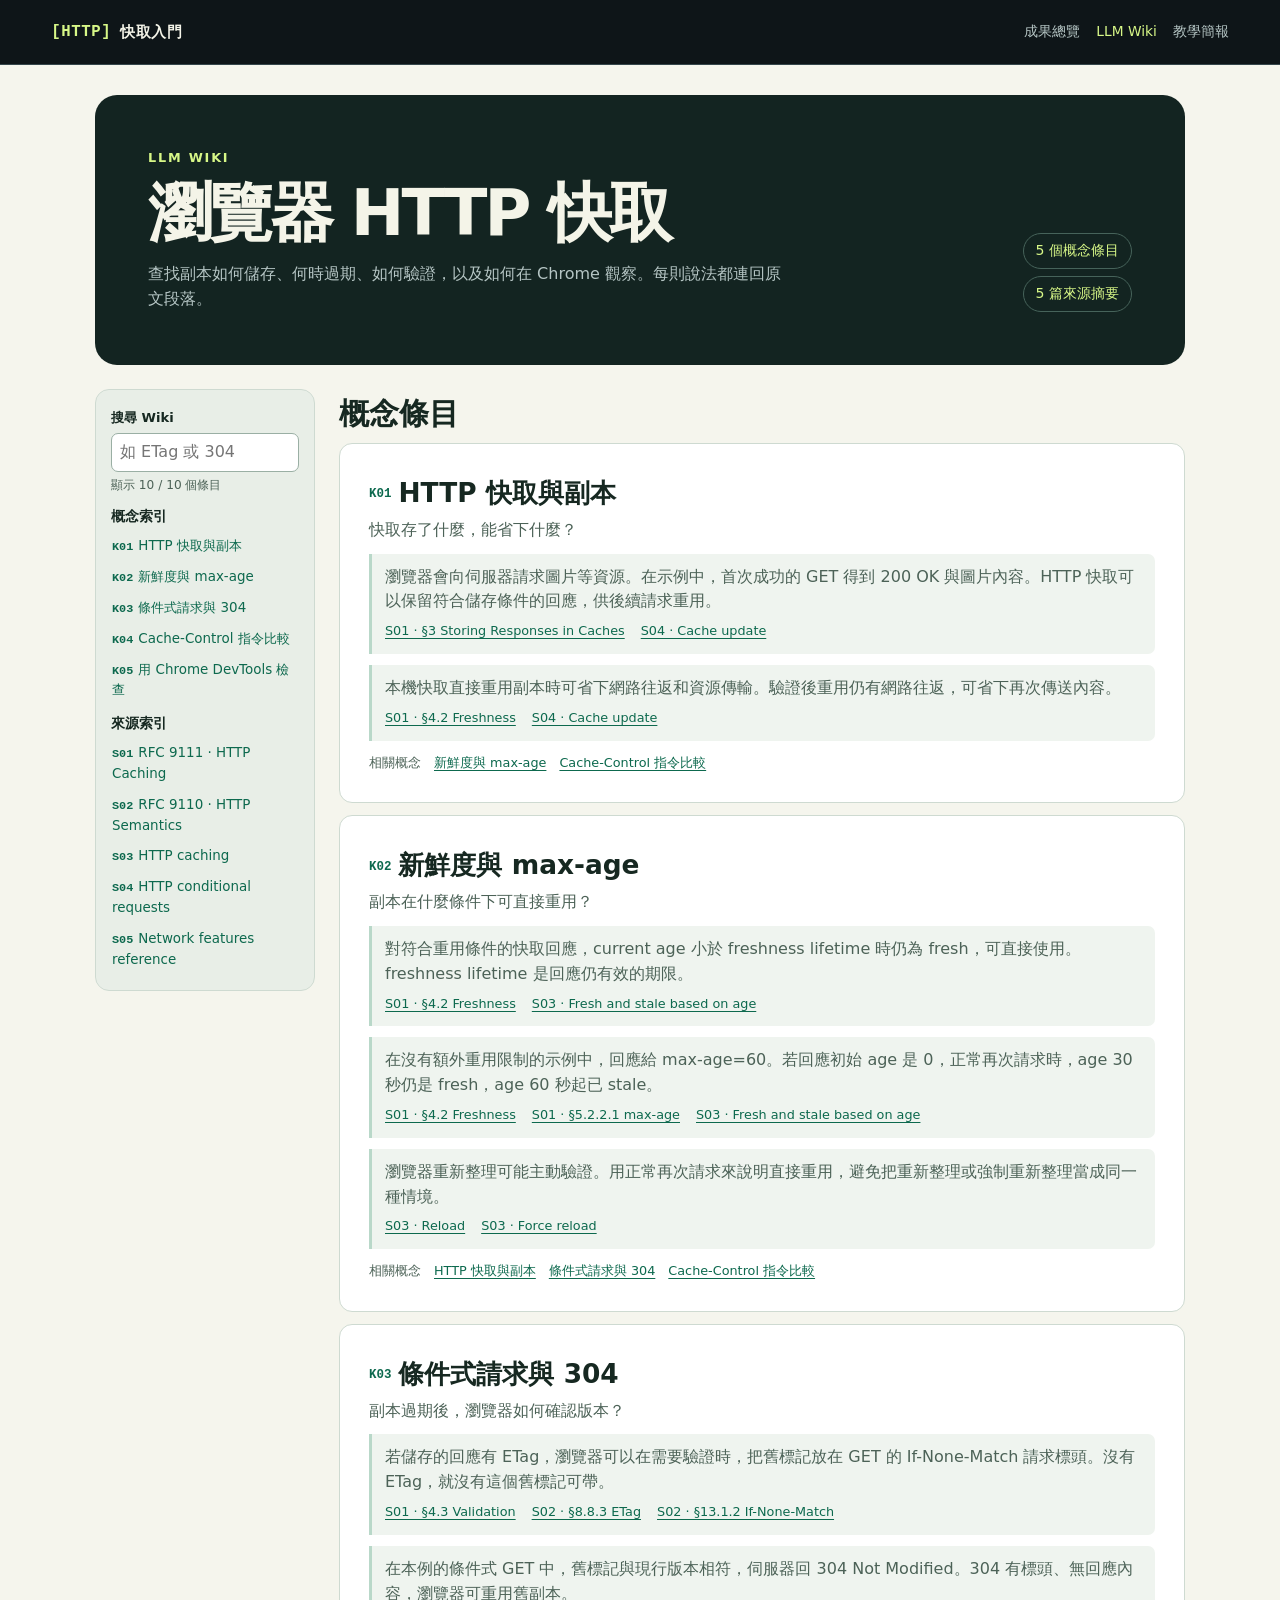
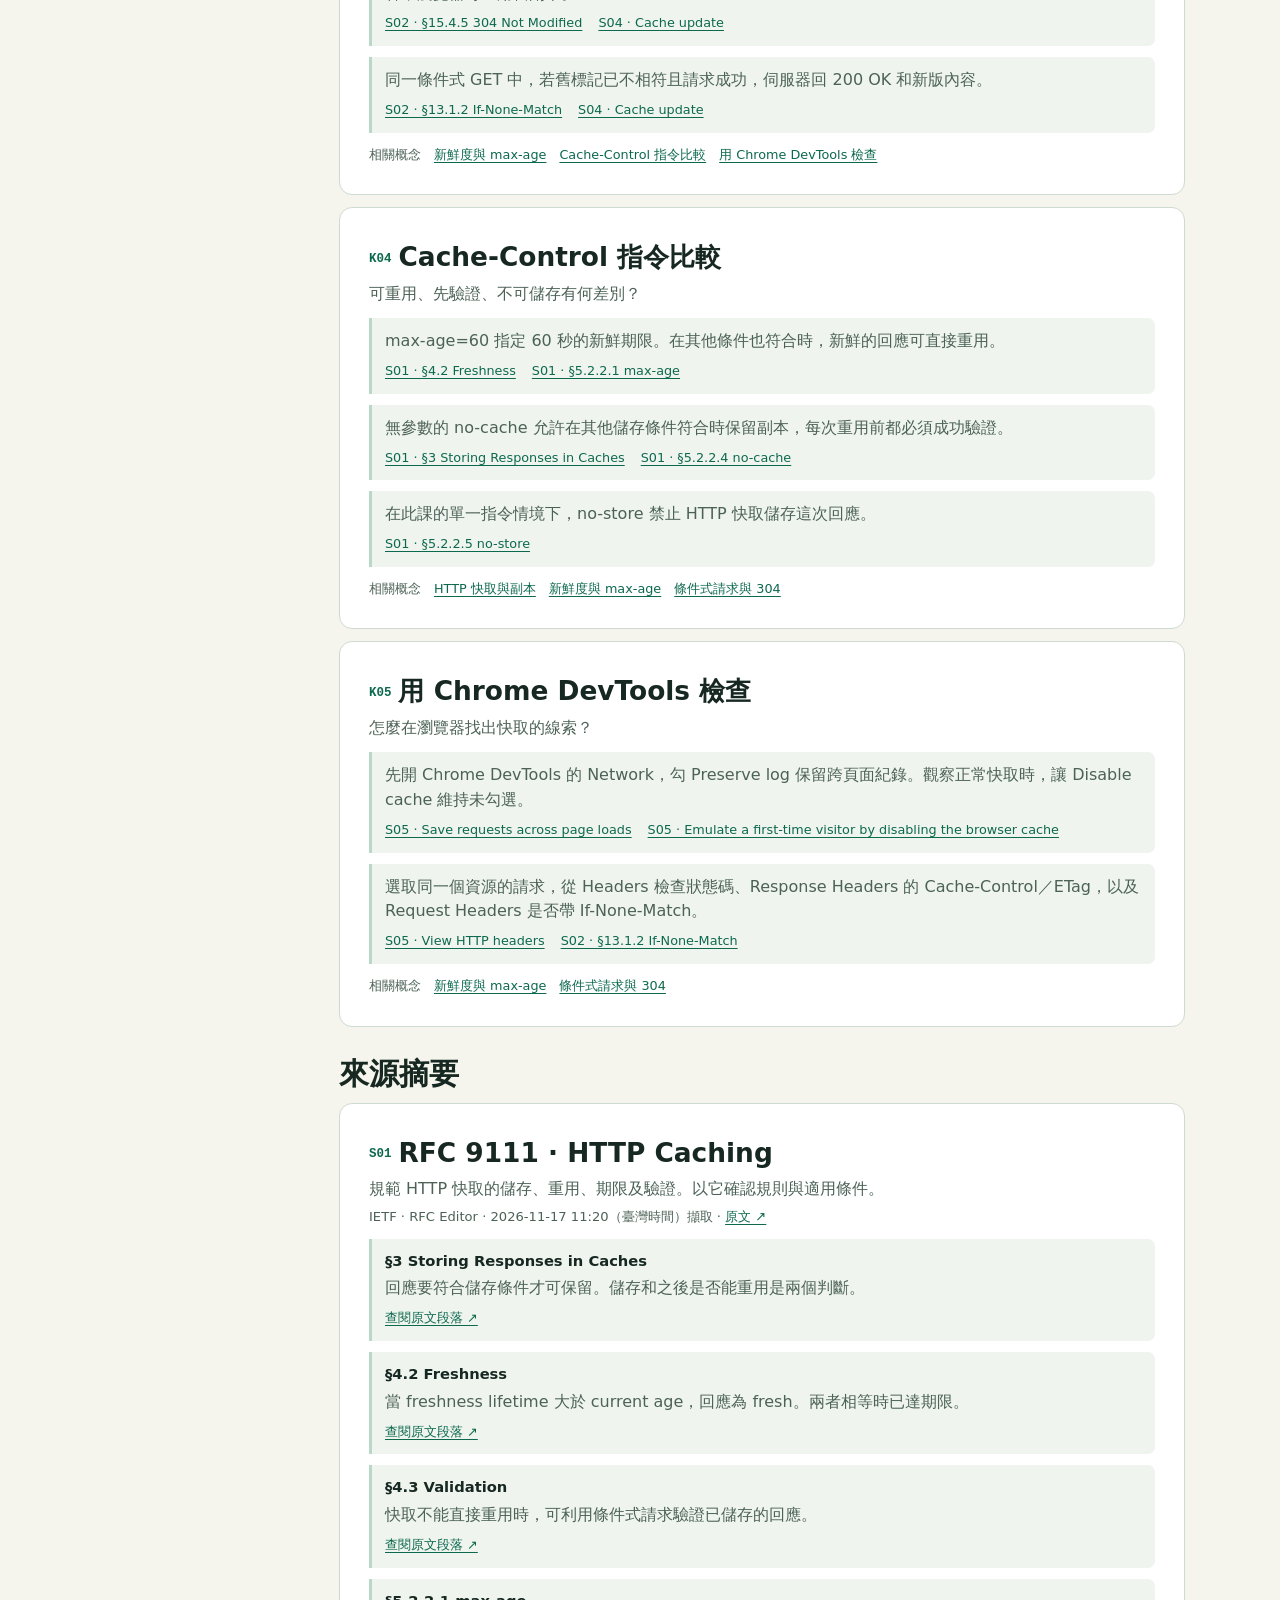
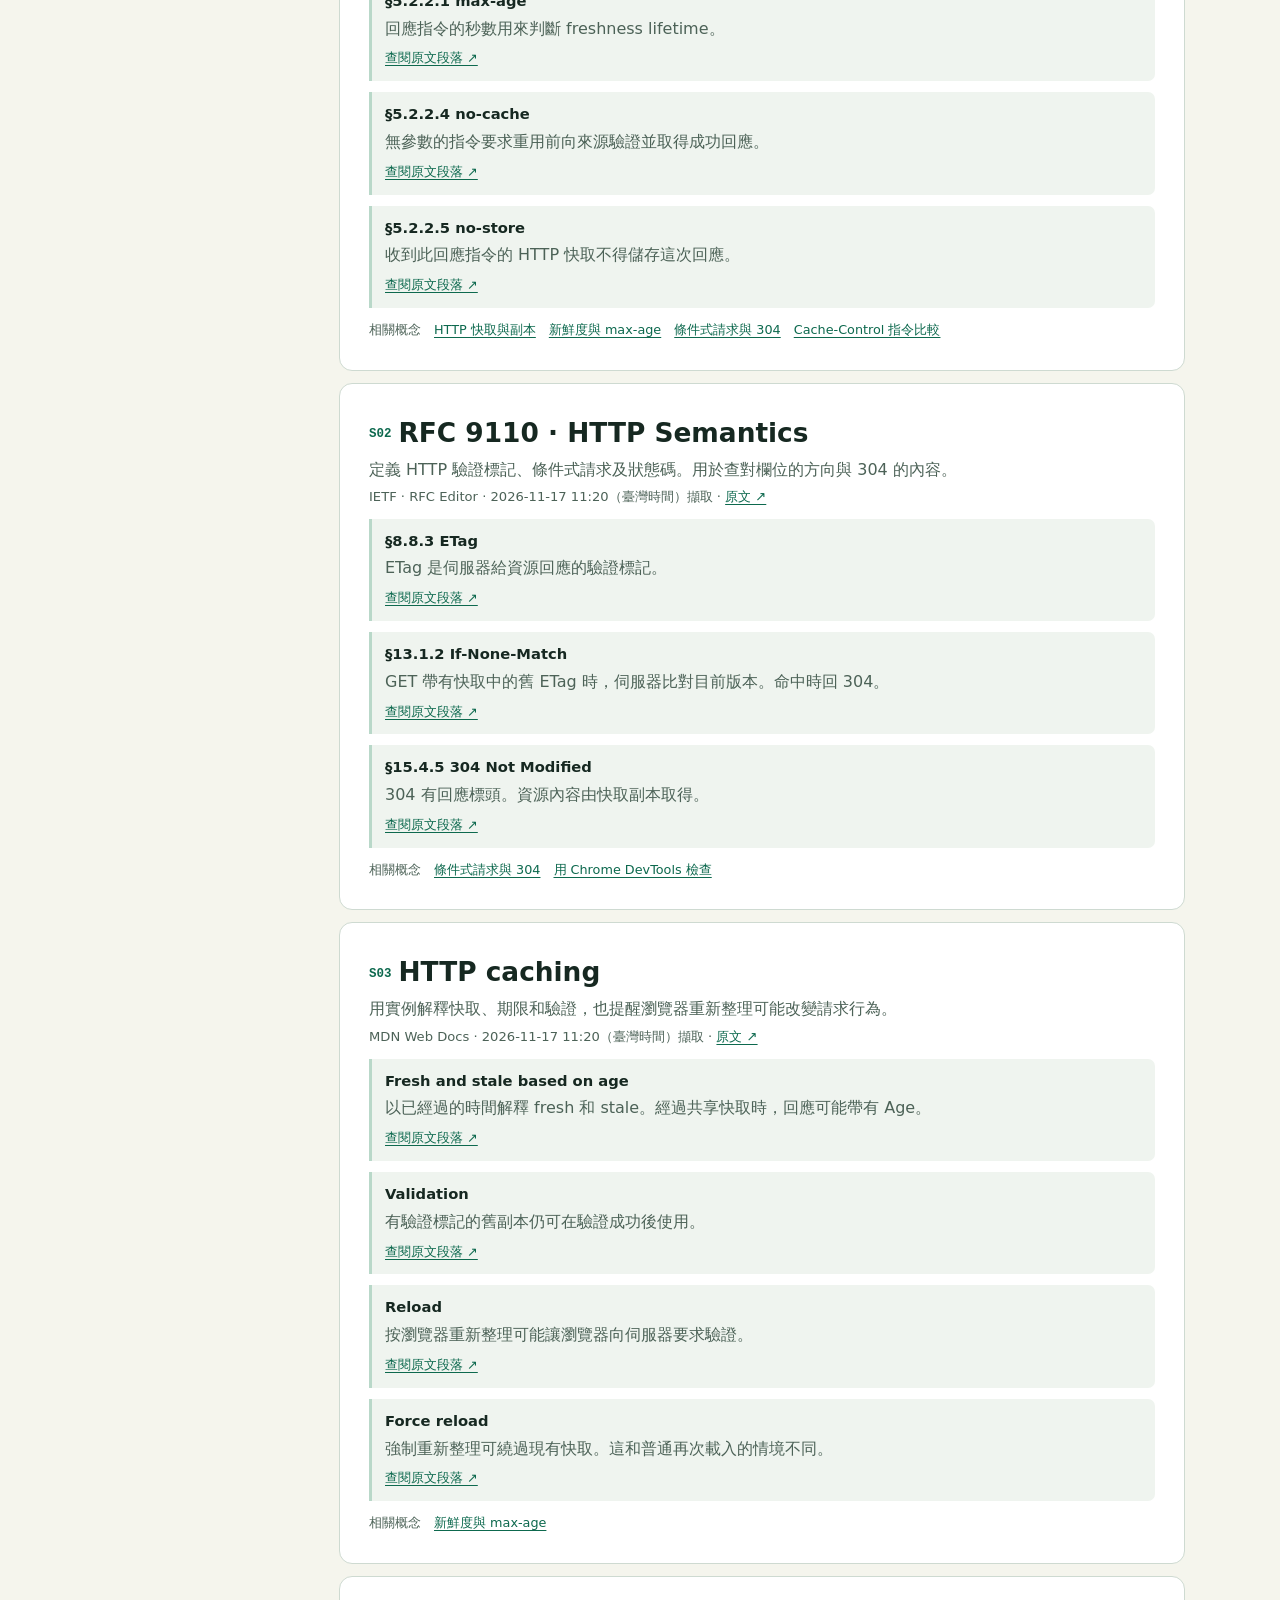
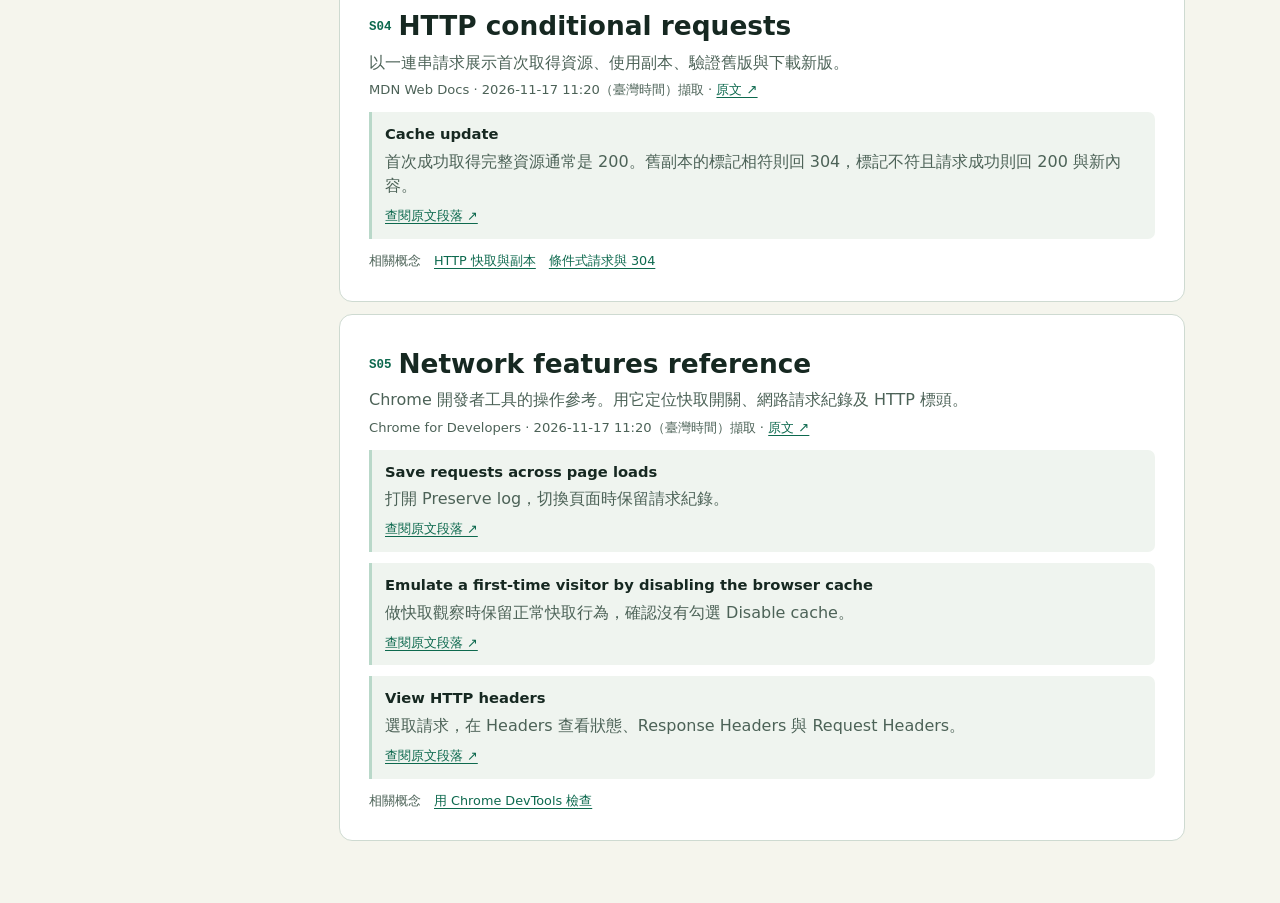
==== wiki.html @ 4f34de6b "Correct verification timestamps and publish reproducible evidence" ====
<!doctype html>
<html lang="zh-Hant">
<head>
<meta charset="utf-8">
<meta name="viewport" content="width=device-width, initial-scale=1">
<title>HTTP 快取入門 · LLM Wiki</title>
<style>
:root{color-scheme:dark;--bg:#0e1518;--surface:#152024;--raised:#1b2b30;--ink:#f4f4e8;--muted:#b5c5c4;--line:#35464b;--lime:#d7f787;--aqua:#91e5cd;--amber:#ffc087;--radius:22px;--mono:"IBM Plex Mono","Cascadia Mono",Consolas,monospace;--sans:"Inter","Noto Sans TC","Microsoft JhengHei",system-ui,sans-serif}
*{box-sizing:border-box}
body{margin:0;background:var(--bg);color:var(--ink);font-family:var(--sans);line-height:1.55}
[hidden]{display:none!important}
a{color:var(--aqua);text-underline-offset:.25em}
a:hover{color:var(--lime)}
button,input,select{font:inherit}
button,select{cursor:pointer}
button:disabled{cursor:default}
:focus-visible{outline:3px solid var(--lime);outline-offset:4px}
code,pre,.mono{font-family:var(--mono)}
code{overflow-wrap:anywhere}
h1,h2,h3,p,pre{margin:0}
.top{border-bottom:1px solid var(--line);background:var(--bg)}
.top-inner{max-width:1320px;margin:auto;padding:15px clamp(18px,4vw,54px);display:flex;align-items:center;justify-content:space-between;gap:14px;min-height:64px}
.brand{display:inline-flex;align-items:center;gap:9px;color:var(--ink);text-decoration:none;font-size:.92rem;font-weight:750;letter-spacing:.04em}
.brand-mark{color:var(--lime);font:700 .98rem var(--mono);white-space:nowrap}
.nav{display:flex;gap:16px;align-items:center;flex-wrap:wrap}
.nav a{color:var(--muted);font-size:.86rem;text-decoration:none}
.nav a:hover,.nav [aria-current="page"]{color:var(--lime)}
.eyebrow{font-size:.8rem;letter-spacing:.14em;color:var(--lime);font-weight:750}
.pill{border:1px solid var(--line);border-radius:100px;padding:4px 10px;color:var(--aqua);font-size:.76rem;text-decoration:none;display:inline-block;line-height:1.5}
.pill:hover{border-color:var(--aqua);background:var(--raised)}
@media(max-width:440px){.top-inner{gap:8px;padding:11px 16px;min-height:54px}.nav{gap:10px}.nav a{font-size:.77rem}.brand{font-size:.78rem}}

:root{color-scheme:light;--paper:#f5f5ed;--paper-ink:#162821;--paper-muted:#4c6257;--paper-line:#cedad1;--green:#0d694e}
body{background:var(--paper);color:var(--paper-ink)}
.top{color:var(--ink);color-scheme:dark}
.reference{max-width:1190px;margin:auto;padding:0 clamp(18px,4vw,50px) 50px}
.mast{display:grid;grid-template-columns:1fr auto;align-items:end;gap:24px;margin:30px 0 24px;padding:clamp(26px,5vw,53px);background:#132421;color:var(--ink);border-radius:var(--radius)}
.mast h1{font-size:clamp(2rem,5vw,4.2rem);letter-spacing:-.045em;line-height:1.15;margin:9px 0 12px}
.mast p{max-width:40em;color:var(--muted)}
.mast .pills{color:var(--lime);font-size:.88rem;display:grid;gap:7px}
.mast .pills span{display:block;padding:6px 12px;border:1px solid #46635a;border-radius:100px;white-space:nowrap}
.reference a:not(.mast a){color:var(--green)}
.reference :focus-visible{outline-color:var(--green)}
.reference h2{font-size:clamp(1.35rem,3vw,1.9rem);line-height:1.15}
.reference h3{font-size:1.11rem}
.split{display:grid;grid-template-columns:minmax(174px,220px) minmax(0,1fr);gap:24px;align-items:start}
.side{position:sticky;top:12px;background:#e8eee7;border:1px solid var(--paper-line);border-radius:14px;padding:15px}
.side h2{font-size:.86rem;margin:10px 0 6px}
.side a{font-size:.84rem;display:block;padding:5px 1px;color:var(--green);text-decoration:none}
.side a:hover{text-decoration:underline}
.side a span{font:700 .74rem var(--mono);display:inline-block;margin-right:5px}
.search{margin-bottom:13px}
.search label{font-size:.82rem;font-weight:750}
.search input{width:100%;padding:6px 8px;margin:3px 0 0;border:1px solid #9aafa4;border-radius:7px;color:var(--paper-ink);background:#fff}
.search output{font-size:.76rem;color:var(--paper-muted)}
.wiki-content>h2{margin:8px 0 11px}
.wiki-card,.report-card{background:#fff;border:1px solid var(--paper-line);border-radius:13px;padding:clamp(17px,2.6vw,29px);margin-bottom:12px;min-width:0}
.wiki-card:target,.claim:target,.source-section:target{outline:2px solid var(--green);outline-offset:3px}
.wiki-card h3{font-size:clamp(1.15rem,2.7vw,1.65rem);margin-bottom:4px}
.key{font:700 .78rem var(--mono);margin-right:7px;color:var(--green);vertical-align:middle}
.wiki-card p,.report-card p,.report-card li{color:var(--paper-muted)}
.claim,.source-section{margin-top:11px;padding:11px 13px;border-left:3px solid #b9d8c9;background:#eff4ef;border-radius:0 7px 7px 0;scroll-margin-top:16px}
.claim p,.source-section p{margin-bottom:4px}
.claim a,.source-section a,.related a{font-size:.8rem}
.source-section h4{margin:0 0 4px;font-size:.92rem}
.related{font-size:.83rem;margin-top:12px}
.source-group{margin-top:30px!important}
.origin{font-size:.82rem;margin:5px 0 0}
.actions{display:grid;grid-template-columns:1fr 1fr;gap:12px;margin-bottom:18px}
.action{display:block;background:white;border:1px solid var(--paper-line);padding:17px;border-radius:11px;text-decoration:none}
.action strong{display:block;font-size:1.08rem}
.action span{display:block;color:var(--paper-muted);font-size:.88rem;margin-top:4px}
.action:hover{border-color:var(--green)}
.report-card h2{margin-bottom:10px}
.report-card p + p{margin-top:9px}
.report-card h3{margin-top:17px;margin-bottom:4px}
.report-card ul,.report-card ol{padding-left:1.35em}
.report-card li + li{margin-top:6px}
.report-title{background:#e8eee7;border-radius:7px;padding:8px 12px;margin-top:13px;font-size:.85rem}
.flow{display:grid;grid-template-columns:repeat(4,minmax(0,1fr));gap:8px;list-style:none;padding:0!important;margin:15px 0}
.flow li{margin:0!important;position:relative;padding:11px 12px;background:#edf3e9;border:1px solid var(--paper-line);border-radius:8px;font-size:.82rem}
.flow li strong{display:block;color:var(--paper-ink);font-size:.95rem;margin-bottom:2px}
.flow li.early{border-color:#528b70}
.flow li.emphasis{background:#172e27;color:#becec5;border-color:#172e27}
.flow li.emphasis strong{color:var(--lime)}
.table-wrap{overflow:auto}
table{border-collapse:collapse;width:100%;margin-top:9px;font-size:.9rem}
th,td{text-align:left;vertical-align:top;border-bottom:1px solid var(--paper-line);padding:9px 8px}
th{color:var(--paper-ink);font-size:.82rem}
td{color:var(--paper-muted)}
td:first-child{font-weight:700;color:var(--paper-ink)}
.reflection{display:grid;grid-template-columns:repeat(3,minmax(0,1fr));gap:14px}
.reflection > div{background:#edf3e9;border-radius:9px;padding:12px}
.reflection h3{margin-top:0}
.caption{font-size:.8rem;color:var(--paper-muted)}
.report-footer{padding:0 5px;color:var(--paper-muted);font-size:.8rem}
@media(max-width:800px){.split{grid-template-columns:1fr}.side{position:static}.side nav{display:flex;gap:0 12px;flex-wrap:wrap}.side nav:first-of-type{margin-bottom:8px}.side nav a{font-size:.8rem}.mast{margin-top:17px}.reflection{grid-template-columns:1fr}}
@media(max-width:570px){.mast,.actions{grid-template-columns:1fr}.mast{gap:13px}.mast .pills{display:flex;flex-wrap:wrap;font-size:.75rem}.flow{grid-template-columns:1fr 1fr}td,th{padding:6px}.report-card table{min-width:490px}}
</style>
</head>
<body>
<header class="top"><div class="top-inner">
<a class="brand" href="index.html"><span class="brand-mark" aria-hidden="true">[HTTP]</span> 快取入門</a>
<nav class="nav" aria-label="成果導覽"><a href="index.html">成果總覽</a><a href="wiki.html" aria-current="page">LLM Wiki</a><a href="slides.html">教學簡報</a></nav>
</div></header>
<main class="reference">
<section class="mast"><div><div class="eyebrow">LLM WIKI</div><h1>瀏覽器 HTTP 快取</h1>
<p>查找副本如何儲存、何時過期、如何驗證，以及如何在 Chrome 觀察。每則說法都連回原文段落。</p></div>
<div class="pills"><span>5 個概念條目</span><span>5 篇來源摘要</span></div></section>
<div class="split">
<aside class="side" aria-label="Wiki 索引">
<div class="search"><label for="wiki-search">搜尋 Wiki</label>
<input type="search" id="wiki-search" placeholder="如 ETag 或 304">
<output id="match-count" for="wiki-search" aria-live="polite"></output></div>
<h2>概念索引</h2><nav aria-label="概念索引"><a href="#K01"><span>K01</span>HTTP 快取與副本</a><a href="#K02"><span>K02</span>新鮮度與 max-age</a><a href="#K03"><span>K03</span>條件式請求與 304</a><a href="#K04"><span>K04</span>Cache-Control 指令比較</a><a href="#K05"><span>K05</span>用 Chrome DevTools 檢查</a></nav>
<h2>來源索引</h2><nav aria-label="來源索引"><a href="#S01"><span>S01</span>RFC 9111 · HTTP Caching</a><a href="#S02"><span>S02</span>RFC 9110 · HTTP Semantics</a><a href="#S03"><span>S03</span>HTTP caching</a><a href="#S04"><span>S04</span>HTTP conditional requests</a><a href="#S05"><span>S05</span>Network features reference</a></nav>
</aside>
<div class="wiki-content">
<p id="no-result" hidden>找不到符合的條目。試試 304、max-age 或 DevTools。</p>
<h2>概念條目</h2><article class="wiki-card" id="K01" data-tags="快取 副本 GET 200 HTTP 請求 回應 瀏覽器">
<h3><span class="key">K01</span>HTTP 快取與副本</h3><p>快取存了什麼，能省下什麼？</p>
<div class="claim" id="K01-copy"><p>瀏覽器會向伺服器請求圖片等資源。在示例中，首次成功的 GET 得到 200 OK 與圖片內容。HTTP 快取可以保留符合儲存條件的回應，供後續請求重用。</p><div><a href="#S01-section-3">S01 · §3 Storing Responses in Caches</a>　<a href="#S04-cache_update">S04 · Cache update</a></div></div><div class="claim" id="K01-saving"><p>本機快取直接重用副本時可省下網路往返和資源傳輸。驗證後重用仍有網路往返，可省下再次傳送內容。</p><div><a href="#S01-section-4.2">S01 · §4.2 Freshness</a>　<a href="#S04-cache_update">S04 · Cache update</a></div></div><p class="related">相關概念　<a href="#K02">新鮮度與 max-age</a>　<a href="#K04">Cache-Control 指令比較</a></p></article><article class="wiki-card" id="K02" data-tags="fresh stale 60 秒 max-age Age 重載 重新整理">
<h3><span class="key">K02</span>新鮮度與 max-age</h3><p>副本在什麼條件下可直接重用？</p>
<div class="claim" id="K02-fresh"><p>對符合重用條件的快取回應，current age 小於 freshness lifetime 時仍為 fresh，可直接使用。freshness lifetime 是回應仍有效的期限。</p><div><a href="#S01-section-4.2">S01 · §4.2 Freshness</a>　<a href="#S03-fresh_and_stale_based_on_age">S03 · Fresh and stale based on age</a></div></div><div class="claim" id="K02-example"><p>在沒有額外重用限制的示例中，回應給 max-age=60。若回應初始 age 是 0，正常再次請求時，age 30 秒仍是 fresh，age 60 秒起已 stale。</p><div><a href="#S01-section-4.2">S01 · §4.2 Freshness</a>　<a href="#S01-section-5.2.2.1">S01 · §5.2.2.1 max-age</a>　<a href="#S03-fresh_and_stale_based_on_age">S03 · Fresh and stale based on age</a></div></div><div class="claim" id="K02-reload"><p>瀏覽器重新整理可能主動驗證。用正常再次請求來說明直接重用，避免把重新整理或強制重新整理當成同一種情境。</p><div><a href="#S03-reload">S03 · Reload</a>　<a href="#S03-force_reload">S03 · Force reload</a></div></div><p class="related">相關概念　<a href="#K01">HTTP 快取與副本</a>　<a href="#K03">條件式請求與 304</a>　<a href="#K04">Cache-Control 指令比較</a></p></article><article class="wiki-card" id="K03" data-tags="ETag If-None-Match 驗證 304 200 過期 GET status">
<h3><span class="key">K03</span>條件式請求與 304</h3><p>副本過期後，瀏覽器如何確認版本？</p>
<div class="claim" id="K03-validator"><p>若儲存的回應有 ETag，瀏覽器可以在需要驗證時，把舊標記放在 GET 的 If-None-Match 請求標頭。沒有 ETag，就沒有這個舊標記可帶。</p><div><a href="#S01-section-4.3">S01 · §4.3 Validation</a>　<a href="#S02-section-8.8.3">S02 · §8.8.3 ETag</a>　<a href="#S02-section-13.1.2">S02 · §13.1.2 If-None-Match</a></div></div><div class="claim" id="K03-match"><p>在本例的條件式 GET 中，舊標記與現行版本相符，伺服器回 304 Not Modified。304 有標頭、無回應內容，瀏覽器可重用舊副本。</p><div><a href="#S02-section-15.4.5">S02 · §15.4.5 304 Not Modified</a>　<a href="#S04-cache_update">S04 · Cache update</a></div></div><div class="claim" id="K03-changed"><p>同一條件式 GET 中，若舊標記已不相符且請求成功，伺服器回 200 OK 和新版內容。</p><div><a href="#S02-section-13.1.2">S02 · §13.1.2 If-None-Match</a>　<a href="#S04-cache_update">S04 · Cache update</a></div></div><p class="related">相關概念　<a href="#K02">新鮮度與 max-age</a>　<a href="#K04">Cache-Control 指令比較</a>　<a href="#K05">用 Chrome DevTools 檢查</a></p></article><article class="wiki-card" id="K04" data-tags="Cache-Control max-age no-cache no-store 指令 儲存">
<h3><span class="key">K04</span>Cache-Control 指令比較</h3><p>可重用、先驗證、不可儲存有何差別？</p>
<div class="claim" id="K04-age"><p>max-age=60 指定 60 秒的新鮮期限。在其他條件也符合時，新鮮的回應可直接重用。</p><div><a href="#S01-section-4.2">S01 · §4.2 Freshness</a>　<a href="#S01-section-5.2.2.1">S01 · §5.2.2.1 max-age</a></div></div><div class="claim" id="K04-validate"><p>無參數的 no-cache 允許在其他儲存條件符合時保留副本，每次重用前都必須成功驗證。</p><div><a href="#S01-section-3">S01 · §3 Storing Responses in Caches</a>　<a href="#S01-section-5.2.2.4">S01 · §5.2.2.4 no-cache</a></div></div><div class="claim" id="K04-no-store"><p>在此課的單一指令情境下，no-store 禁止 HTTP 快取儲存這次回應。</p><div><a href="#S01-section-5.2.2.5">S01 · §5.2.2.5 no-store</a></div></div><p class="related">相關概念　<a href="#K01">HTTP 快取與副本</a>　<a href="#K02">新鮮度與 max-age</a>　<a href="#K03">條件式請求與 304</a></p></article><article class="wiki-card" id="K05" data-tags="Network Chrome DevTools Headers Preserve log Disable cache 開發者 工具 實作">
<h3><span class="key">K05</span>用 Chrome DevTools 檢查</h3><p>怎麼在瀏覽器找出快取的線索？</p>
<div class="claim" id="K05-settings"><p>先開 Chrome DevTools 的 Network，勾 Preserve log 保留跨頁面紀錄。觀察正常快取時，讓 Disable cache 維持未勾選。</p><div><a href="#S05-preserve-log">S05 · Save requests across page loads</a>　<a href="#S05-disable-cache">S05 · Emulate a first-time visitor by disabling the browser cache</a></div></div><div class="claim" id="K05-inspect"><p>選取同一個資源的請求，從 Headers 檢查狀態碼、Response Headers 的 Cache-Control／ETag，以及 Request Headers 是否帶 If-None-Match。</p><div><a href="#S05-headers">S05 · View HTTP headers</a>　<a href="#S02-section-13.1.2">S02 · §13.1.2 If-None-Match</a></div></div><p class="related">相關概念　<a href="#K02">新鮮度與 max-age</a>　<a href="#K03">條件式請求與 304</a></p></article>
<h2 class="source-group">來源摘要</h2><article class="wiki-card" id="S01">
<h3><span class="key">S01</span>RFC 9111 · HTTP Caching</h3>
<p>規範 HTTP 快取的儲存、重用、期限及驗證。以它確認規則與適用條件。</p><p class="origin">IETF · RFC Editor · <time datetime="2026-11-17T11:20:48.867+08:00">2026-11-17 11:20</time>（臺灣時間）擷取 ·
<a href="https://www.rfc-editor.org/rfc/rfc9111.html">原文 ↗</a></p>
<div class="source-section" id="S01-section-3">
<h4>§3 Storing Responses in Caches</h4><p>回應要符合儲存條件才可保留。儲存和之後是否能重用是兩個判斷。</p><a href="https://www.rfc-editor.org/rfc/rfc9111.html#section-3">查閱原文段落 ↗</a></div><div class="source-section" id="S01-section-4.2">
<h4>§4.2 Freshness</h4><p>當 freshness lifetime 大於 current age，回應為 fresh。兩者相等時已達期限。</p><a href="https://www.rfc-editor.org/rfc/rfc9111.html#section-4.2">查閱原文段落 ↗</a></div><div class="source-section" id="S01-section-4.3">
<h4>§4.3 Validation</h4><p>快取不能直接重用時，可利用條件式請求驗證已儲存的回應。</p><a href="https://www.rfc-editor.org/rfc/rfc9111.html#section-4.3">查閱原文段落 ↗</a></div><div class="source-section" id="S01-section-5.2.2.1">
<h4>§5.2.2.1 max-age</h4><p>回應指令的秒數用來判斷 freshness lifetime。</p><a href="https://www.rfc-editor.org/rfc/rfc9111.html#section-5.2.2.1">查閱原文段落 ↗</a></div><div class="source-section" id="S01-section-5.2.2.4">
<h4>§5.2.2.4 no-cache</h4><p>無參數的指令要求重用前向來源驗證並取得成功回應。</p><a href="https://www.rfc-editor.org/rfc/rfc9111.html#section-5.2.2.4">查閱原文段落 ↗</a></div><div class="source-section" id="S01-section-5.2.2.5">
<h4>§5.2.2.5 no-store</h4><p>收到此回應指令的 HTTP 快取不得儲存這次回應。</p><a href="https://www.rfc-editor.org/rfc/rfc9111.html#section-5.2.2.5">查閱原文段落 ↗</a></div><p class="related">相關概念　<a href="#K01">HTTP 快取與副本</a>　<a href="#K02">新鮮度與 max-age</a>　<a href="#K03">條件式請求與 304</a>　<a href="#K04">Cache-Control 指令比較</a></p></article><article class="wiki-card" id="S02">
<h3><span class="key">S02</span>RFC 9110 · HTTP Semantics</h3>
<p>定義 HTTP 驗證標記、條件式請求及狀態碼。用於查對欄位的方向與 304 的內容。</p><p class="origin">IETF · RFC Editor · <time datetime="2026-11-17T11:20:49.312+08:00">2026-11-17 11:20</time>（臺灣時間）擷取 ·
<a href="https://www.rfc-editor.org/rfc/rfc9110.html">原文 ↗</a></p>
<div class="source-section" id="S02-section-8.8.3">
<h4>§8.8.3 ETag</h4><p>ETag 是伺服器給資源回應的驗證標記。</p><a href="https://www.rfc-editor.org/rfc/rfc9110.html#section-8.8.3">查閱原文段落 ↗</a></div><div class="source-section" id="S02-section-13.1.2">
<h4>§13.1.2 If-None-Match</h4><p>GET 帶有快取中的舊 ETag 時，伺服器比對目前版本。命中時回 304。</p><a href="https://www.rfc-editor.org/rfc/rfc9110.html#section-13.1.2">查閱原文段落 ↗</a></div><div class="source-section" id="S02-section-15.4.5">
<h4>§15.4.5 304 Not Modified</h4><p>304 有回應標頭。資源內容由快取副本取得。</p><a href="https://www.rfc-editor.org/rfc/rfc9110.html#section-15.4.5">查閱原文段落 ↗</a></div><p class="related">相關概念　<a href="#K03">條件式請求與 304</a>　<a href="#K05">用 Chrome DevTools 檢查</a></p></article><article class="wiki-card" id="S03">
<h3><span class="key">S03</span>HTTP caching</h3>
<p>用實例解釋快取、期限和驗證，也提醒瀏覽器重新整理可能改變請求行為。</p><p class="origin">MDN Web Docs · <time datetime="2026-11-17T11:20:50.037+08:00">2026-11-17 11:20</time>（臺灣時間）擷取 ·
<a href="https://developer.mozilla.org/en-US/docs/Web/HTTP/Guides/Caching">原文 ↗</a></p>
<div class="source-section" id="S03-fresh_and_stale_based_on_age">
<h4>Fresh and stale based on age</h4><p>以已經過的時間解釋 fresh 和 stale。經過共享快取時，回應可能帶有 Age。</p><a href="https://developer.mozilla.org/en-US/docs/Web/HTTP/Guides/Caching#fresh_and_stale_based_on_age">查閱原文段落 ↗</a></div><div class="source-section" id="S03-validation">
<h4>Validation</h4><p>有驗證標記的舊副本仍可在驗證成功後使用。</p><a href="https://developer.mozilla.org/en-US/docs/Web/HTTP/Guides/Caching#validation">查閱原文段落 ↗</a></div><div class="source-section" id="S03-reload">
<h4>Reload</h4><p>按瀏覽器重新整理可能讓瀏覽器向伺服器要求驗證。</p><a href="https://developer.mozilla.org/en-US/docs/Web/HTTP/Guides/Caching#reload">查閱原文段落 ↗</a></div><div class="source-section" id="S03-force_reload">
<h4>Force reload</h4><p>強制重新整理可繞過現有快取。這和普通再次載入的情境不同。</p><a href="https://developer.mozilla.org/en-US/docs/Web/HTTP/Guides/Caching#force_reload">查閱原文段落 ↗</a></div><p class="related">相關概念　<a href="#K02">新鮮度與 max-age</a></p></article><article class="wiki-card" id="S04">
<h3><span class="key">S04</span>HTTP conditional requests</h3>
<p>以一連串請求展示首次取得資源、使用副本、驗證舊版與下載新版。</p><p class="origin">MDN Web Docs · <time datetime="2026-11-17T11:20:51.264+08:00">2026-11-17 11:20</time>（臺灣時間）擷取 ·
<a href="https://developer.mozilla.org/en-US/docs/Web/HTTP/Guides/Conditional_requests">原文 ↗</a></p>
<div class="source-section" id="S04-cache_update">
<h4>Cache update</h4><p>首次成功取得完整資源通常是 200。舊副本的標記相符則回 304，標記不符且請求成功則回 200 與新內容。</p><a href="https://developer.mozilla.org/en-US/docs/Web/HTTP/Guides/Conditional_requests#cache_update">查閱原文段落 ↗</a></div><p class="related">相關概念　<a href="#K01">HTTP 快取與副本</a>　<a href="#K03">條件式請求與 304</a></p></article><article class="wiki-card" id="S05">
<h3><span class="key">S05</span>Network features reference</h3>
<p>Chrome 開發者工具的操作參考。用它定位快取開關、網路請求紀錄及 HTTP 標頭。</p><p class="origin">Chrome for Developers · <time datetime="2026-11-17T11:20:52.296+08:00">2026-11-17 11:20</time>（臺灣時間）擷取 ·
<a href="https://developer.chrome.com/docs/devtools/network/reference/">原文 ↗</a></p>
<div class="source-section" id="S05-preserve-log">
<h4>Save requests across page loads</h4><p>打開 Preserve log，切換頁面時保留請求紀錄。</p><a href="https://developer.chrome.com/docs/devtools/network/reference/#preserve-log">查閱原文段落 ↗</a></div><div class="source-section" id="S05-disable-cache">
<h4>Emulate a first-time visitor by disabling the browser cache</h4><p>做快取觀察時保留正常快取行為，確認沒有勾選 Disable cache。</p><a href="https://developer.chrome.com/docs/devtools/network/reference/#disable-cache">查閱原文段落 ↗</a></div><div class="source-section" id="S05-headers">
<h4>View HTTP headers</h4><p>選取請求，在 Headers 查看狀態、Response Headers 與 Request Headers。</p><a href="https://developer.chrome.com/docs/devtools/network/reference/#headers">查閱原文段落 ↗</a></div><p class="related">相關概念　<a href="#K05">用 Chrome DevTools 檢查</a></p></article>
</div></div>
</main>
<script>
const search = document.querySelector("#wiki-search");
const output = document.querySelector("#match-count");
const entries = Array.from(document.querySelectorAll(".wiki-card"));
const keys = new Map(entries.map(entry => [
  entry.id, (entry.textContent + " " + (entry.dataset.tags || "")).toLowerCase()
]));

function filterEntries() {
  const terms = search.value.toLowerCase().trim().split(/\s+/).filter(Boolean);
  let visible = 0;
  for (const entry of entries) {
    entry.hidden = !terms.every(term => keys.get(entry.id).includes(term));
    if (!entry.hidden) visible++;
  }
  output.textContent = "顯示 " + visible + " / " + entries.length + " 個條目";
  document.querySelector("#no-result").hidden = visible !== 0;
}

search.addEventListener("input", filterEntries);
document.addEventListener("click", event => {
  const link = event.target.closest("a[href^='#']");
  if (!link || !search.value) return;
  const target = document.getElementById(link.hash.slice(1));
  if (target?.closest(".wiki-card")?.hidden) {
    search.value = "";
    filterEntries();
  }
});
filterEntries();
</script>
</body>
</html>
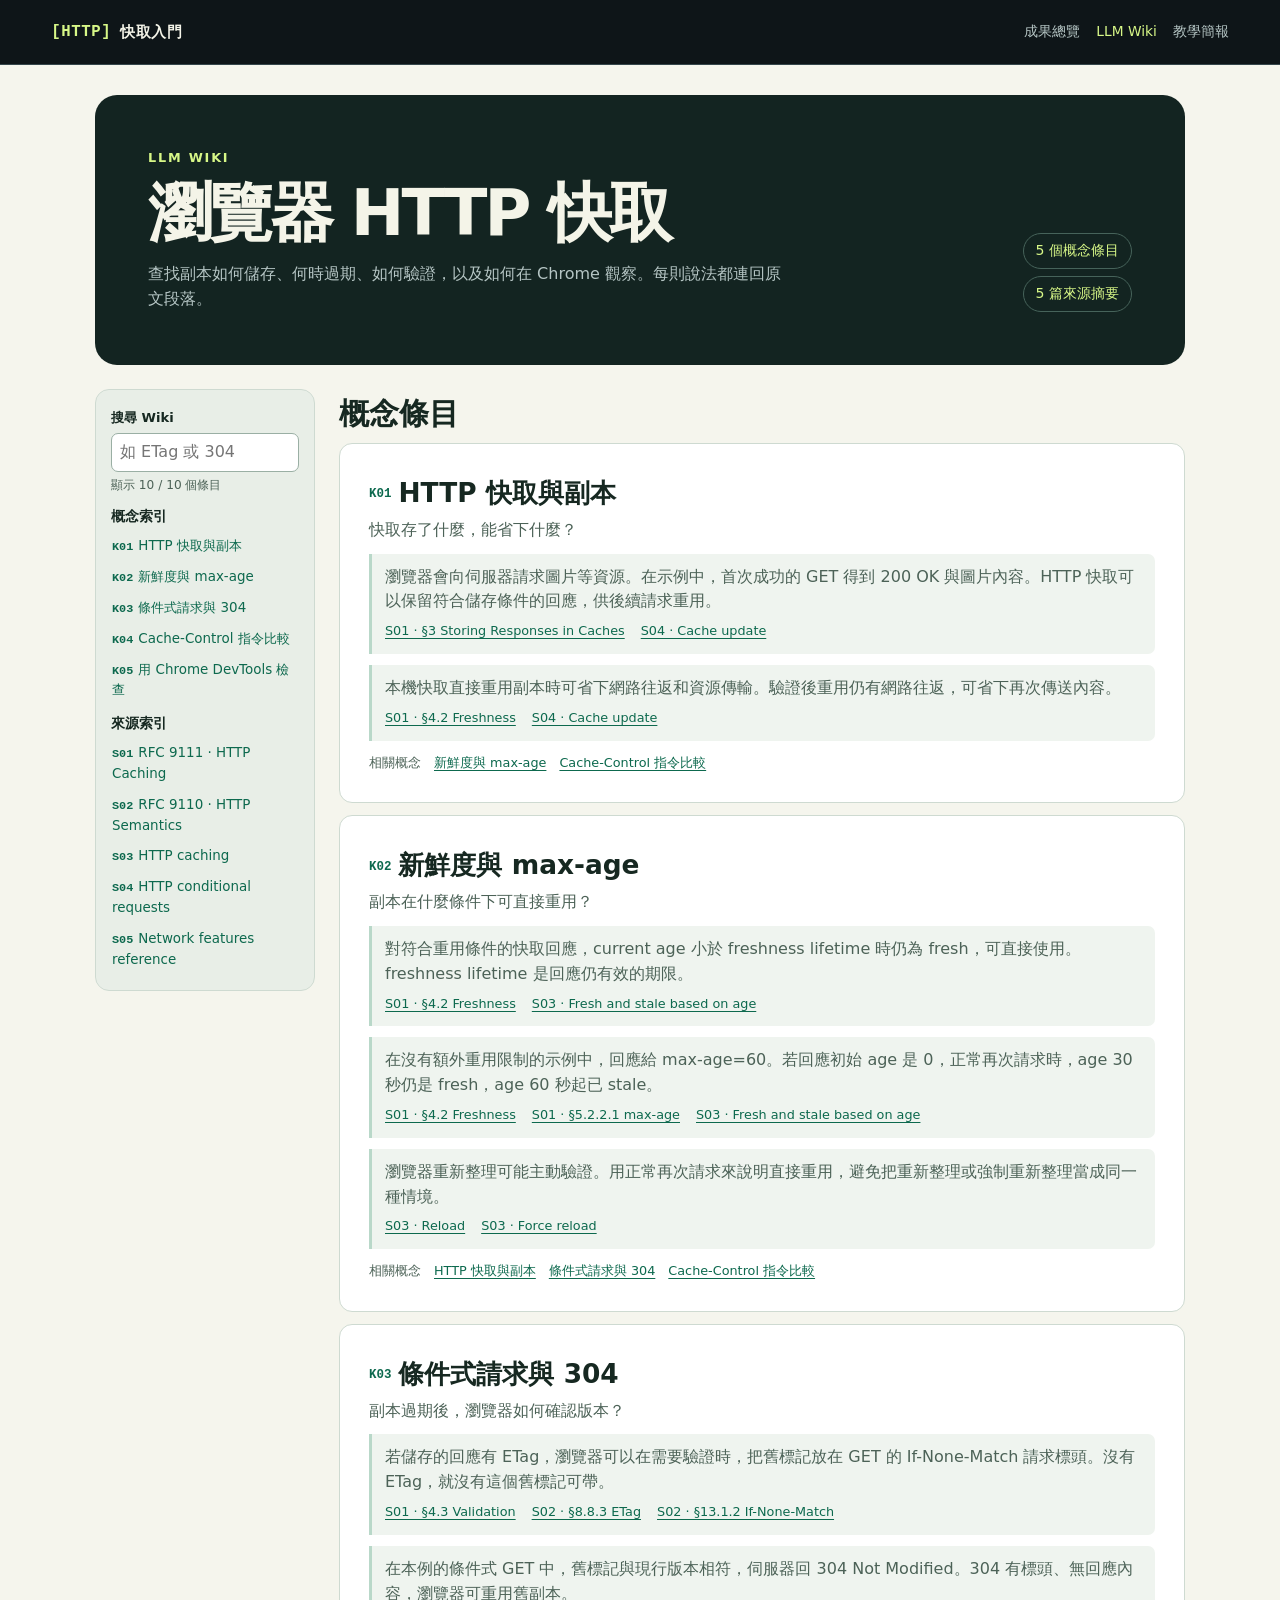
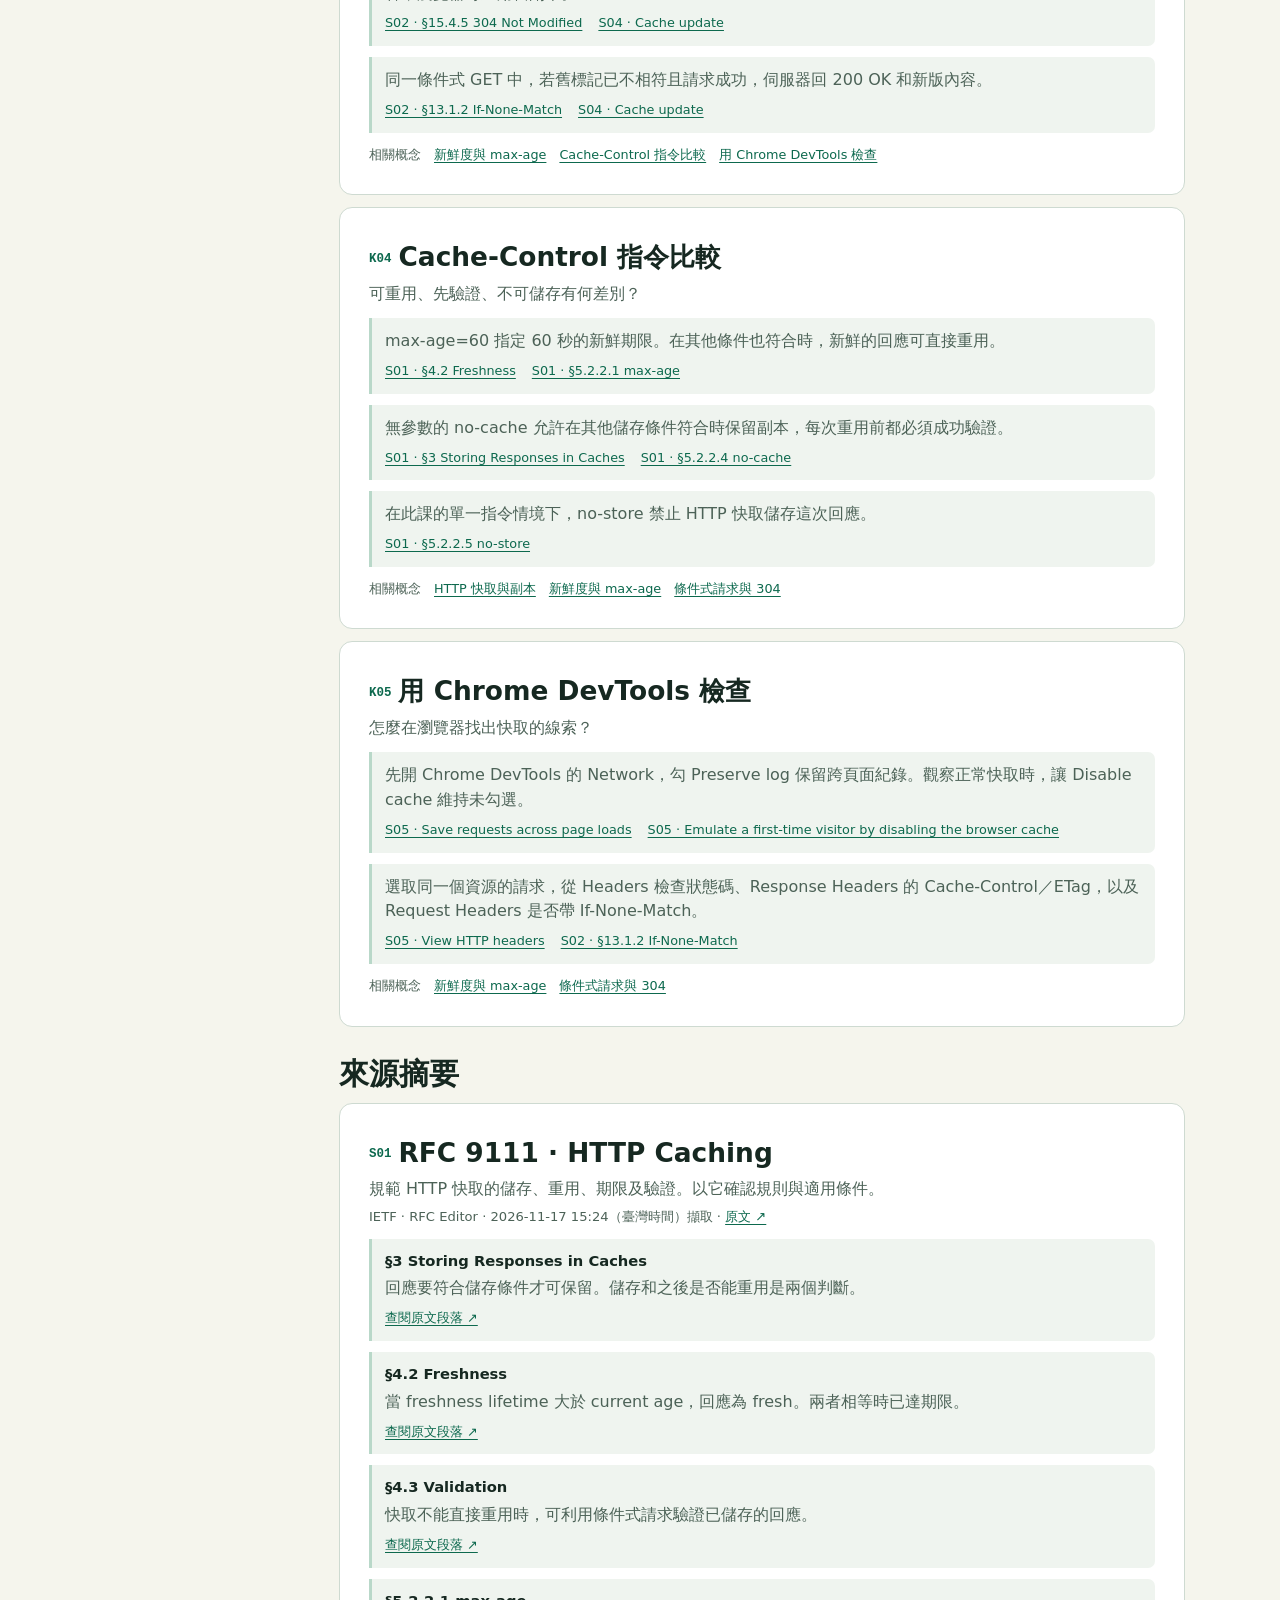
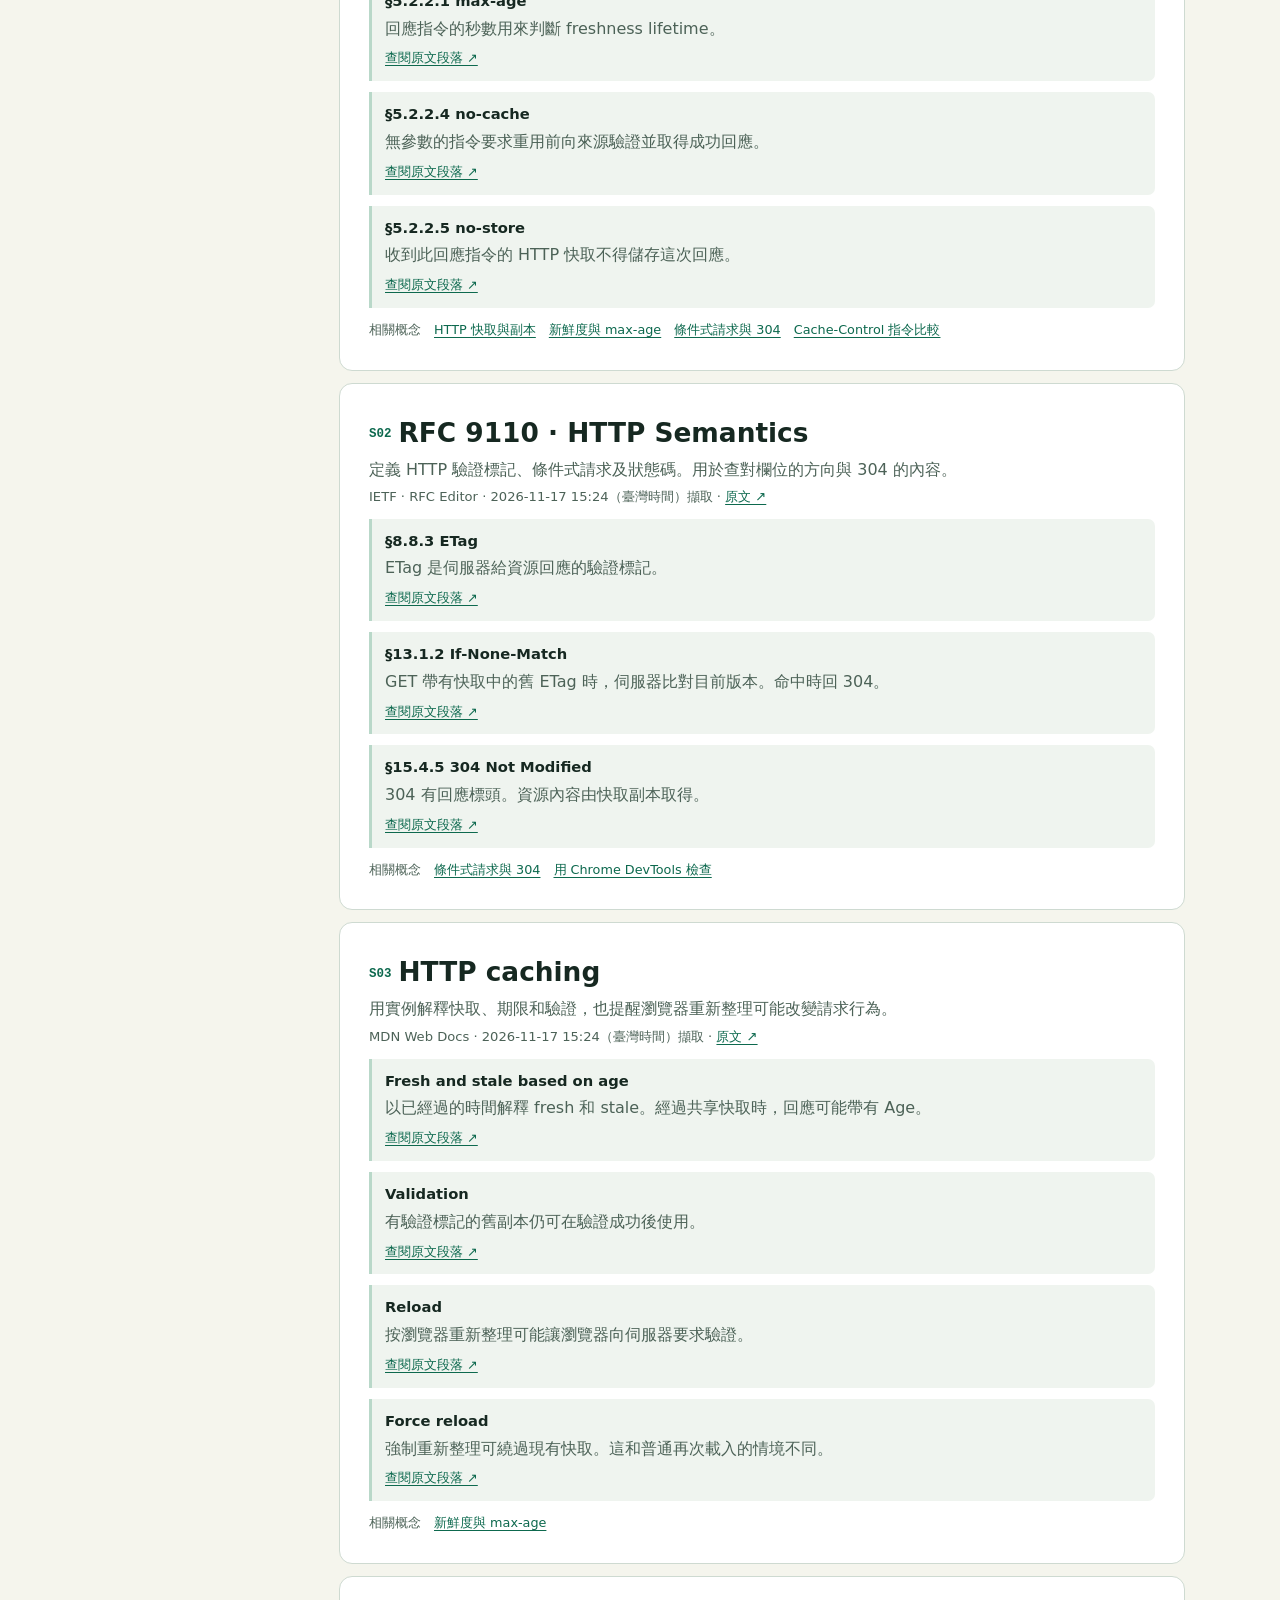
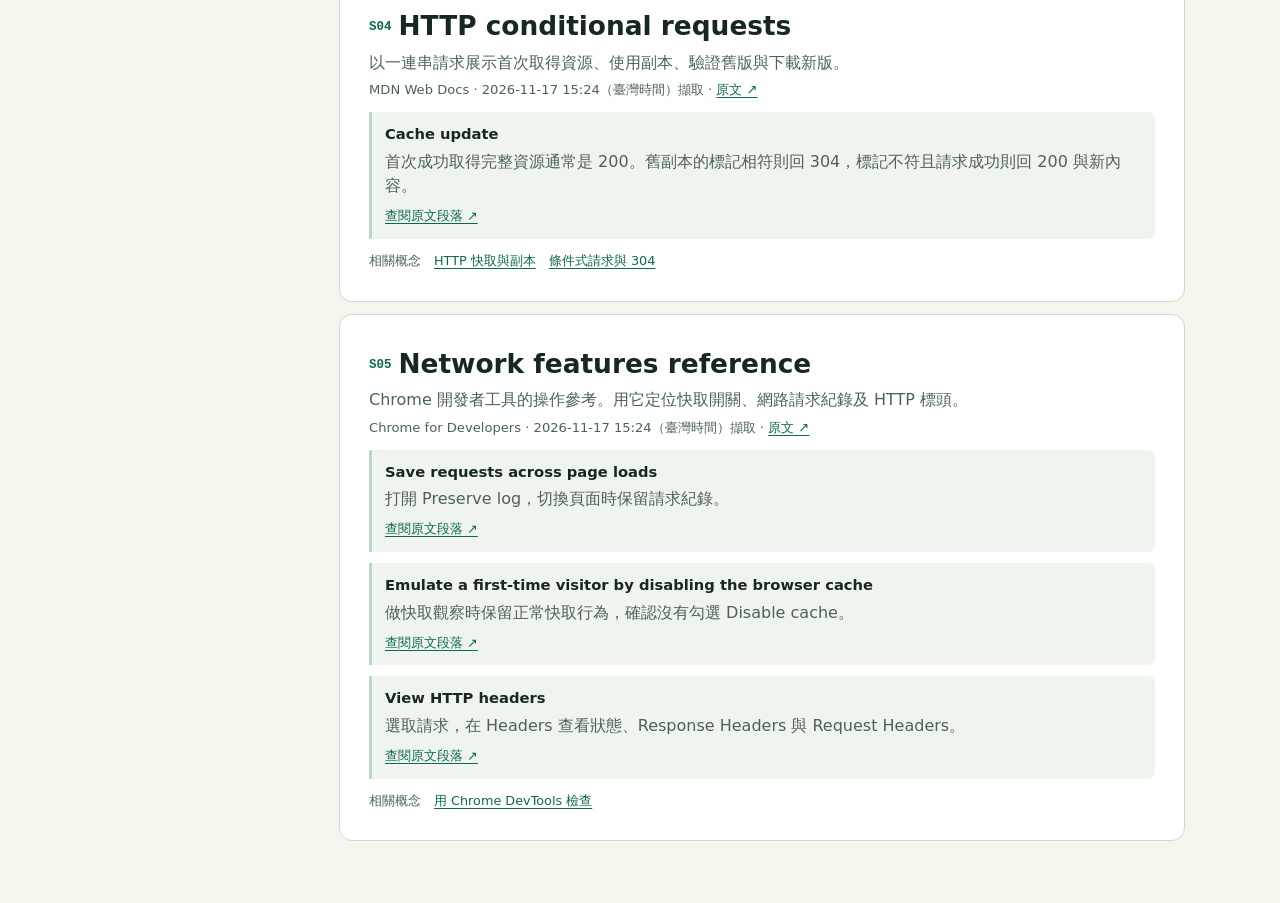
==== commit 17b8f89b: "Publish HTTP caching Wiki and lesson" ====
--- a/wiki.html
+++ b/wiki.html
@@ -130,7 +130,7 @@
 <div class="claim" id="K05-settings"><p>先開 Chrome DevTools 的 Network，勾 Preserve log 保留跨頁面紀錄。觀察正常快取時，讓 Disable cache 維持未勾選。</p><div><a href="#S05-preserve-log">S05 · Save requests across page loads</a>　<a href="#S05-disable-cache">S05 · Emulate a first-time visitor by disabling the browser cache</a></div></div><div class="claim" id="K05-inspect"><p>選取同一個資源的請求，從 Headers 檢查狀態碼、Response Headers 的 Cache-Control／ETag，以及 Request Headers 是否帶 If-None-Match。</p><div><a href="#S05-headers">S05 · View HTTP headers</a>　<a href="#S02-section-13.1.2">S02 · §13.1.2 If-None-Match</a></div></div><p class="related">相關概念　<a href="#K02">新鮮度與 max-age</a>　<a href="#K03">條件式請求與 304</a></p></article>
 <h2 class="source-group">來源摘要</h2><article class="wiki-card" id="S01">
 <h3><span class="key">S01</span>RFC 9111 · HTTP Caching</h3>
-<p>規範 HTTP 快取的儲存、重用、期限及驗證。以它確認規則與適用條件。</p><p class="origin">IETF · RFC Editor · <time datetime="2026-11-17T11:20:48.867+08:00">2026-11-17 11:20</time>（臺灣時間）擷取 ·
+<p>規範 HTTP 快取的儲存、重用、期限及驗證。以它確認規則與適用條件。</p><p class="origin">IETF · RFC Editor · <time datetime="2026-11-17T15:24:52.155+08:00">2026-11-17 15:24</time>（臺灣時間）擷取 ·
 <a href="https://www.rfc-editor.org/rfc/rfc9111.html">原文 ↗</a></p>
 <div class="source-section" id="S01-section-3">
 <h4>§3 Storing Responses in Caches</h4><p>回應要符合儲存條件才可保留。儲存和之後是否能重用是兩個判斷。</p><a href="https://www.rfc-editor.org/rfc/rfc9111.html#section-3">查閱原文段落 ↗</a></div><div class="source-section" id="S01-section-4.2">
@@ -140,14 +140,14 @@
 <h4>§5.2.2.4 no-cache</h4><p>無參數的指令要求重用前向來源驗證並取得成功回應。</p><a href="https://www.rfc-editor.org/rfc/rfc9111.html#section-5.2.2.4">查閱原文段落 ↗</a></div><div class="source-section" id="S01-section-5.2.2.5">
 <h4>§5.2.2.5 no-store</h4><p>收到此回應指令的 HTTP 快取不得儲存這次回應。</p><a href="https://www.rfc-editor.org/rfc/rfc9111.html#section-5.2.2.5">查閱原文段落 ↗</a></div><p class="related">相關概念　<a href="#K01">HTTP 快取與副本</a>　<a href="#K02">新鮮度與 max-age</a>　<a href="#K03">條件式請求與 304</a>　<a href="#K04">Cache-Control 指令比較</a></p></article><article class="wiki-card" id="S02">
 <h3><span class="key">S02</span>RFC 9110 · HTTP Semantics</h3>
-<p>定義 HTTP 驗證標記、條件式請求及狀態碼。用於查對欄位的方向與 304 的內容。</p><p class="origin">IETF · RFC Editor · <time datetime="2026-11-17T11:20:49.312+08:00">2026-11-17 11:20</time>（臺灣時間）擷取 ·
+<p>定義 HTTP 驗證標記、條件式請求及狀態碼。用於查對欄位的方向與 304 的內容。</p><p class="origin">IETF · RFC Editor · <time datetime="2026-11-17T15:24:52.663+08:00">2026-11-17 15:24</time>（臺灣時間）擷取 ·
 <a href="https://www.rfc-editor.org/rfc/rfc9110.html">原文 ↗</a></p>
 <div class="source-section" id="S02-section-8.8.3">
 <h4>§8.8.3 ETag</h4><p>ETag 是伺服器給資源回應的驗證標記。</p><a href="https://www.rfc-editor.org/rfc/rfc9110.html#section-8.8.3">查閱原文段落 ↗</a></div><div class="source-section" id="S02-section-13.1.2">
 <h4>§13.1.2 If-None-Match</h4><p>GET 帶有快取中的舊 ETag 時，伺服器比對目前版本。命中時回 304。</p><a href="https://www.rfc-editor.org/rfc/rfc9110.html#section-13.1.2">查閱原文段落 ↗</a></div><div class="source-section" id="S02-section-15.4.5">
 <h4>§15.4.5 304 Not Modified</h4><p>304 有回應標頭。資源內容由快取副本取得。</p><a href="https://www.rfc-editor.org/rfc/rfc9110.html#section-15.4.5">查閱原文段落 ↗</a></div><p class="related">相關概念　<a href="#K03">條件式請求與 304</a>　<a href="#K05">用 Chrome DevTools 檢查</a></p></article><article class="wiki-card" id="S03">
 <h3><span class="key">S03</span>HTTP caching</h3>
-<p>用實例解釋快取、期限和驗證，也提醒瀏覽器重新整理可能改變請求行為。</p><p class="origin">MDN Web Docs · <time datetime="2026-11-17T11:20:50.037+08:00">2026-11-17 11:20</time>（臺灣時間）擷取 ·
+<p>用實例解釋快取、期限和驗證，也提醒瀏覽器重新整理可能改變請求行為。</p><p class="origin">MDN Web Docs · <time datetime="2026-11-17T15:24:54.614+08:00">2026-11-17 15:24</time>（臺灣時間）擷取 ·
 <a href="https://developer.mozilla.org/en-US/docs/Web/HTTP/Guides/Caching">原文 ↗</a></p>
 <div class="source-section" id="S03-fresh_and_stale_based_on_age">
 <h4>Fresh and stale based on age</h4><p>以已經過的時間解釋 fresh 和 stale。經過共享快取時，回應可能帶有 Age。</p><a href="https://developer.mozilla.org/en-US/docs/Web/HTTP/Guides/Caching#fresh_and_stale_based_on_age">查閱原文段落 ↗</a></div><div class="source-section" id="S03-validation">
@@ -155,12 +155,12 @@
 <h4>Reload</h4><p>按瀏覽器重新整理可能讓瀏覽器向伺服器要求驗證。</p><a href="https://developer.mozilla.org/en-US/docs/Web/HTTP/Guides/Caching#reload">查閱原文段落 ↗</a></div><div class="source-section" id="S03-force_reload">
 <h4>Force reload</h4><p>強制重新整理可繞過現有快取。這和普通再次載入的情境不同。</p><a href="https://developer.mozilla.org/en-US/docs/Web/HTTP/Guides/Caching#force_reload">查閱原文段落 ↗</a></div><p class="related">相關概念　<a href="#K02">新鮮度與 max-age</a></p></article><article class="wiki-card" id="S04">
 <h3><span class="key">S04</span>HTTP conditional requests</h3>
-<p>以一連串請求展示首次取得資源、使用副本、驗證舊版與下載新版。</p><p class="origin">MDN Web Docs · <time datetime="2026-11-17T11:20:51.264+08:00">2026-11-17 11:20</time>（臺灣時間）擷取 ·
+<p>以一連串請求展示首次取得資源、使用副本、驗證舊版與下載新版。</p><p class="origin">MDN Web Docs · <time datetime="2026-11-17T15:24:55.810+08:00">2026-11-17 15:24</time>（臺灣時間）擷取 ·
 <a href="https://developer.mozilla.org/en-US/docs/Web/HTTP/Guides/Conditional_requests">原文 ↗</a></p>
 <div class="source-section" id="S04-cache_update">
 <h4>Cache update</h4><p>首次成功取得完整資源通常是 200。舊副本的標記相符則回 304，標記不符且請求成功則回 200 與新內容。</p><a href="https://developer.mozilla.org/en-US/docs/Web/HTTP/Guides/Conditional_requests#cache_update">查閱原文段落 ↗</a></div><p class="related">相關概念　<a href="#K01">HTTP 快取與副本</a>　<a href="#K03">條件式請求與 304</a></p></article><article class="wiki-card" id="S05">
 <h3><span class="key">S05</span>Network features reference</h3>
-<p>Chrome 開發者工具的操作參考。用它定位快取開關、網路請求紀錄及 HTTP 標頭。</p><p class="origin">Chrome for Developers · <time datetime="2026-11-17T11:20:52.296+08:00">2026-11-17 11:20</time>（臺灣時間）擷取 ·
+<p>Chrome 開發者工具的操作參考。用它定位快取開關、網路請求紀錄及 HTTP 標頭。</p><p class="origin">Chrome for Developers · <time datetime="2026-11-17T15:24:57.010+08:00">2026-11-17 15:24</time>（臺灣時間）擷取 ·
 <a href="https://developer.chrome.com/docs/devtools/network/reference/">原文 ↗</a></p>
 <div class="source-section" id="S05-preserve-log">
 <h4>Save requests across page loads</h4><p>打開 Preserve log，切換頁面時保留請求紀錄。</p><a href="https://developer.chrome.com/docs/devtools/network/reference/#preserve-log">查閱原文段落 ↗</a></div><div class="source-section" id="S05-disable-cache">
